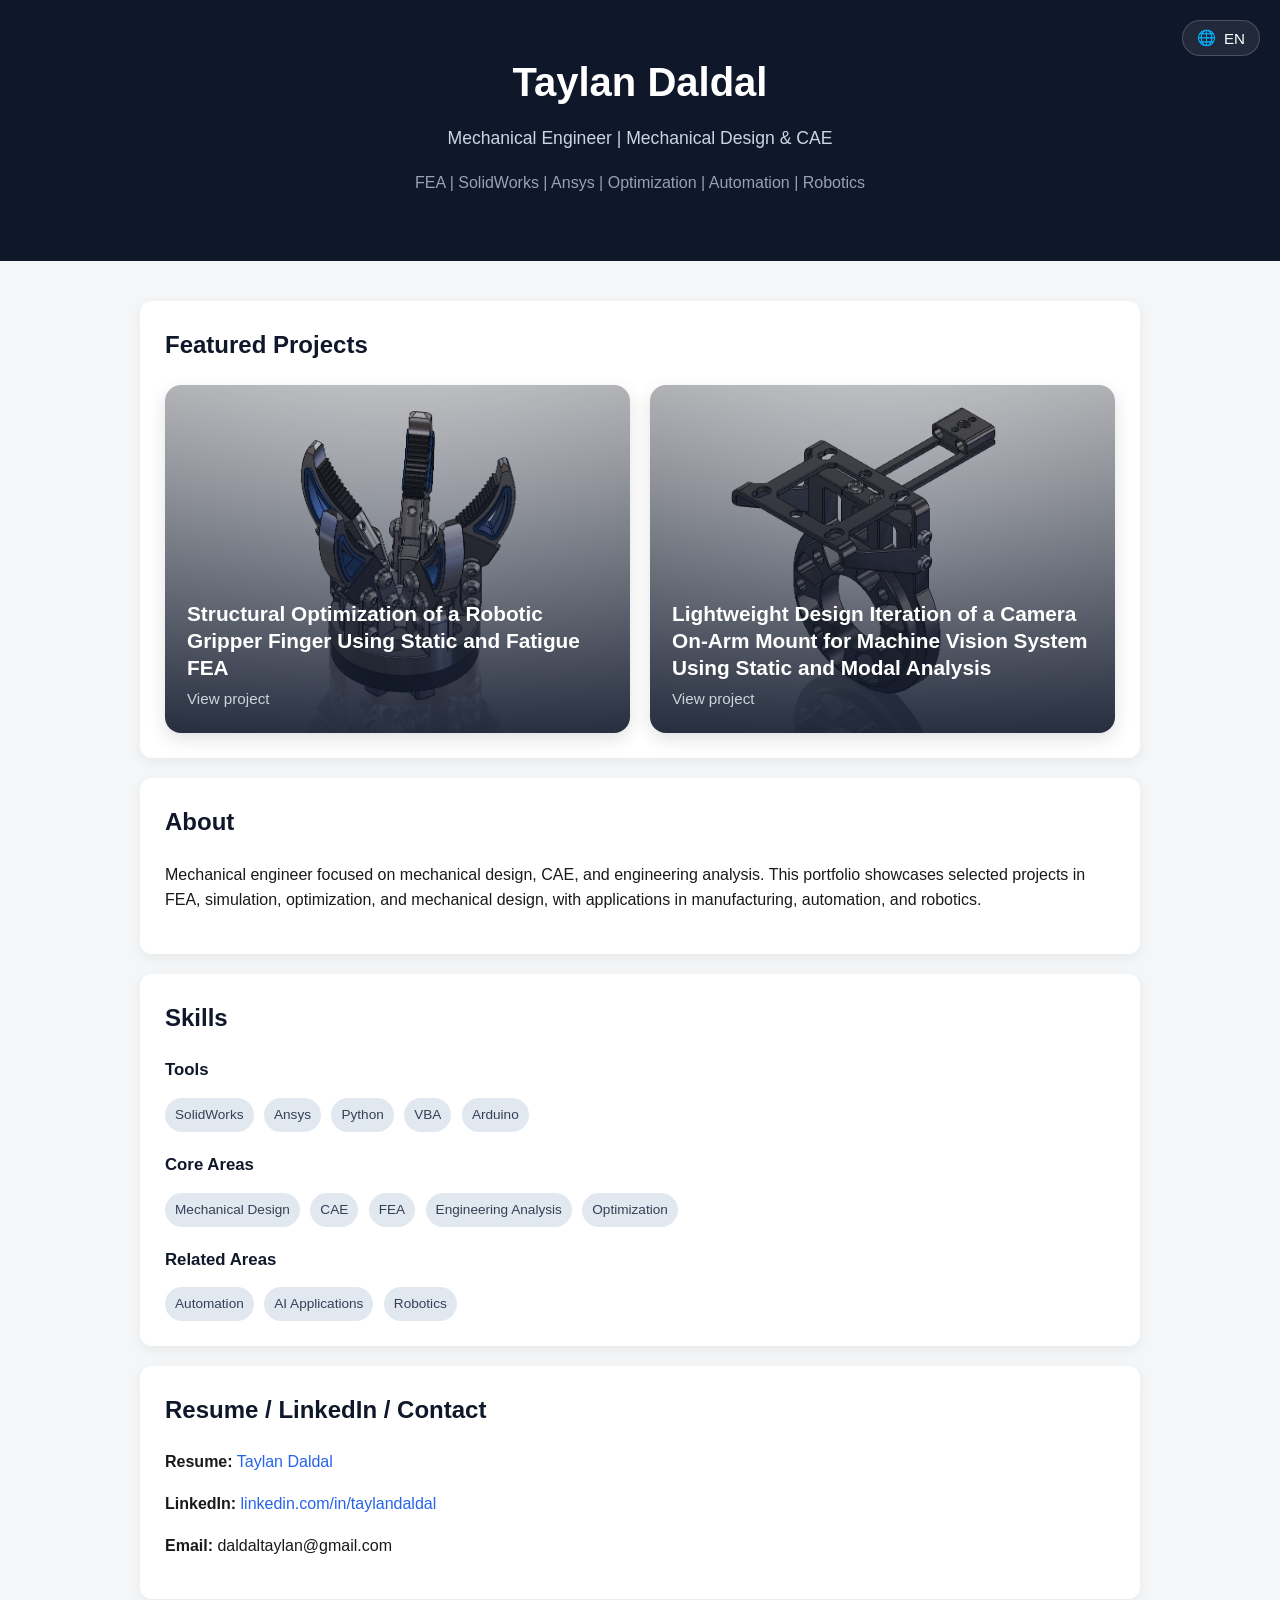
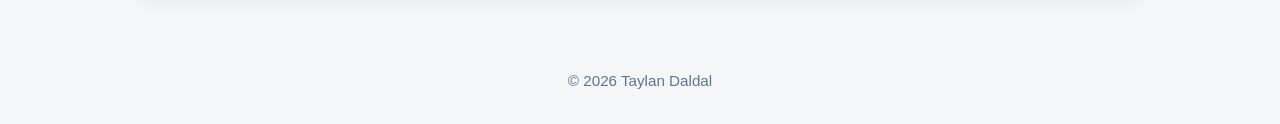
==== index.html @ 6dc1c67e "Update index.html" ====
<!DOCTYPE html>
<html lang="en">
<head>
  <meta charset="UTF-8" />
  <meta name="viewport" content="width=device-width, initial-scale=1.0" />
  <title>Taylan Daldal | CAE & Mechanical Design Portfolio</title>
  <link rel="stylesheet" href="style.css" />
</head>
<body data-page="index">
  <header>
    <div class="lang-switch">
      <button class="lang-btn" id="langBtn" type="button">
        🌐 <span id="currentLang">EN</span>
      </button>
      <div class="lang-menu" id="langMenu">
        <button class="lang-option" type="button" data-lang="en">English</button>
        <button class="lang-option" type="button" data-lang="de">Deutsch</button>
      </div>
    </div>

    <h1 data-i18n="heroTitle">Taylan Daldal</h1>
    <p data-i18n="heroRole">Mechanical Engineer | Mechanical Design & CAE</p>
    <p class="hero-sub" data-i18n="heroSub">FEA | SolidWorks | Ansys | Optimization | Automation | Robotics</p>
  </header>

  <div class="container">

    <div class="section">
      <h2 data-i18n="featuredTitle">Featured Projects</h2>

      <div class="project-cards">
        <a href="project1.html" class="project-card">
          <img src="project1/Final.PNG" alt="Project 1 hero image">
          <div class="project-card-overlay">
            <div>
              <h3 class="project-card-title" data-i18n="card1Title">Structural Optimization of a Robotic Gripper Finger Using Static and Fatigue FEA</h3>
              <p class="project-card-subtitle" data-i18n="card1Subtitle">View project</p>
            </div>
          </div>
        </a>

        <a href="project2.html" class="project-card">
          <img src="project2/final.PNG" alt="Project 2 hero image">
          <div class="project-card-overlay">
            <div>
              <h3 class="project-card-title" data-i18n="card2Title">Lightweight Design Iteration of a Camera On-Arm Mount for Machine Vision System Using Static and Modal Analysis</h3>
              <p class="project-card-subtitle" data-i18n="card2Subtitle">View project</p>
            </div>
          </div>
        </a>

        
      </div>
    </div>

    <div class="section">
      <h2 data-i18n="aboutTitle">About</h2>
      <p data-i18n="aboutText">
        Mechanical engineer focused on mechanical design, CAE, and engineering analysis.
        This portfolio showcases selected projects in FEA, simulation, optimization, and mechanical design, with applications in manufacturing, automation, and robotics.
      </p>
    </div>

    <div class="section">
      <h2 data-i18n="skillsTitle">Skills</h2>

      <div class="skills-group">
        <h3 data-i18n="toolsTitle">Tools</h3>
        <span class="tag">SolidWorks</span>
        <span class="tag">Ansys</span>
        <span class="tag">Python</span>
        <span class="tag">VBA</span>
        <span class="tag">Arduino</span>
      </div>

      <div class="skills-group">
        <h3 data-i18n="coreTitle">Core Areas</h3>
        <span class="tag">Mechanical Design</span>
        <span class="tag">CAE</span>
        <span class="tag">FEA</span>
        <span class="tag">Engineering Analysis</span>
        <span class="tag">Optimization</span>
      </div>

      <div class="skills-group">
        <h3 data-i18n="relatedTitle">Related Areas</h3>
        <span class="tag">Automation</span>
        <span class="tag">AI Applications</span>
        <span class="tag">Robotics</span>
      </div>
    </div>

    <div class="section">
      <h2 data-i18n="contactTitle">Resume / LinkedIn / Contact</h2>
      <p><strong>Resume:</strong> <a href="Taylan-Daldal-Resume.pdf" target="_blank">Taylan Daldal</a></p>
      <p><strong data-i18n="linkedinLabel">LinkedIn:</strong> <a href="https://www.linkedin.com/in/taylandaldal/" target="_blank">linkedin.com/in/taylandaldal</a></p>
      <p><strong data-i18n="emailLabel">Email:</strong> daldaltaylan@gmail.com</p>
    </div>

  </div>

  <footer>
    © 2026 Taylan Daldal
  </footer>

  <script src="script.js?v=5"></script>
</body>
</html>
---- style.css ----
html {
  scroll-behavior: smooth;
}

body {
  margin: 0;
  font-family: Arial, sans-serif;
  background: #f4f6f8;
  color: #1a1a1a;
  line-height: 1.6;
}

header {
  background: #0f172a;
  color: white;
  padding: 50px 20px;
  text-align: center;
  position: relative;
}

header h1 {
  margin: 0;
  font-size: 2.5rem;
}

header p {
  margin-top: 10px;
  font-size: 1.1rem;
  color: #cbd5e1;
}

.hero-sub {
  margin-top: 8px;
  font-size: 1rem;
  color: #94a3b8;
}

.lang-switch {
  position: absolute;
  top: 20px;
  right: 20px;
  z-index: 20;
}

.lang-btn {
  display: flex;
  align-items: center;
  gap: 8px;
  background: rgba(255,255,255,0.08);
  color: white;
  border: 1px solid rgba(255,255,255,0.18);
  border-radius: 999px;
  padding: 8px 14px;
  cursor: pointer;
  font-size: 0.95rem;
}

.lang-btn:hover {
  background: rgba(255,255,255,0.14);
}

.lang-menu {
  display: none;
  position: absolute;
  top: 44px;
  right: 0;
  min-width: 120px;
  background: white;
  border-radius: 12px;
  box-shadow: 0 8px 24px rgba(0,0,0,0.12);
  overflow: hidden;
}

.lang-menu.show {
  display: block;
}

.lang-option {
  display: block;
  width: 100%;
  background: white;
  border: none;
  padding: 10px 14px;
  text-align: left;
  cursor: pointer;
  font-size: 0.95rem;
  color: #0f172a;
}

.lang-option:hover {
  background: #f1f5f9;
}

.container {
  max-width: 1000px;
  margin: 40px auto;
  padding: 0 20px;
}

.section {
  background: white;
  padding: 25px;
  margin-bottom: 20px;
  border-radius: 12px;
  box-shadow: 0 4px 14px rgba(0,0,0,0.06);
}

h2 {
  margin-top: 0;
  color: #0f172a;
}

h3 {
  color: #0f172a;
}

h4 {
  margin-top: 16px;
  margin-bottom: 10px;
  color: #0f172a;
}

.project {
  border-top: 1px solid #e5e7eb;
  padding-top: 18px;
  margin-top: 18px;
}

.project:first-of-type {
  border-top: none;
  padding-top: 0;
  margin-top: 0;
}

.skills-group {
  margin-top: 20px;
}

.skills-group:first-of-type {
  margin-top: 0;
}

.skills-group h3 {
  margin-bottom: 10px;
  font-size: 1.05rem;
  color: #0f172a;
}

.project-top-row {
  display: grid;
  grid-template-columns: 1fr 1fr;
  gap: 16px;
  margin-top: 18px;
}

.project-top-row img,
.project-full-stack img,
.project-hero-image img {
  width: 100%;
  height: auto;
  display: block;
  border-radius: 12px;
}

.project-hero-image {
  margin-top: 16px;
}

.project-full-stack {
  margin-top: 16px;
}

.project-full-stack img + img {
  margin-top: 16px;
}

.tools-line {
  margin-top: 16px;
  margin-bottom: 12px;
}

.project-cards {
  display: grid;
  grid-template-columns: 1fr 1fr;
  gap: 20px;
  margin-top: 16px;
}

.project-card {
  position: relative;
  display: block;
  min-height: 320px;
  border-radius: 16px;
  overflow: hidden;
  text-decoration: none;
  box-shadow: 0 6px 18px rgba(0,0,0,0.12);
  transition: transform 0.25s ease, box-shadow 0.25s ease;
}

.project-card:hover {
  transform: translateY(-6px);
  box-shadow: 0 12px 28px rgba(0,0,0,0.18);
}

.project-card img {
  width: 100%;
  height: 100%;
  object-fit: cover;
  display: block;
}

.project-card-overlay {
  position: absolute;
  inset: 0;
  background: linear-gradient(to top, rgba(15,23,42,0.88), rgba(15,23,42,0.18));
  display: flex;
  align-items: flex-end;
  padding: 22px;
}

.project-card-title {
  margin: 0;
  font-size: 1.3rem;
  line-height: 1.3;
  color: white;
}

.project-card-subtitle {
  margin: 6px 0 0;
  font-size: 0.95rem;
  color: #cbd5e1;
}

.project-card-empty {
  background: #0f172a;
  min-height: 320px;
  display: flex;
  align-items: flex-end;
  padding: 22px;
  border-radius: 16px;
  text-decoration: none;
  box-shadow: 0 6px 18px rgba(0,0,0,0.12);
  transition: transform 0.25s ease, box-shadow 0.25s ease;
}

.project-card-empty:hover {
  transform: translateY(-6px);
  box-shadow: 0 12px 28px rgba(0,0,0,0.18);
}

.project-card-empty .project-card-title,
.project-card-empty .project-card-subtitle {
  color: white;
}

.back-link {
  display: inline-block;
  margin-bottom: 16px;
  font-size: 0.95rem;
}

a {
  color: #2563eb;
  text-decoration: none;
}

a:hover {
  text-decoration: underline;
}

.tag {
  display: inline-block;
  background: #e2e8f0;
  color: #334155;
  padding: 6px 10px;
  border-radius: 999px;
  font-size: 0.85rem;
  margin: 4px 6px 0 0;
}

footer {
  text-align: center;
  padding: 30px 20px;
  color: #64748b;
  font-size: 0.95rem;
}

@media (max-width: 768px) {
  .project-top-row,
  .project-cards {
    grid-template-columns: 1fr;
  }

  .lang-switch {
    top: 14px;
    right: 14px;
  }

  .lang-btn {
    padding: 7px 12px;
    font-size: 0.9rem;
  }
}
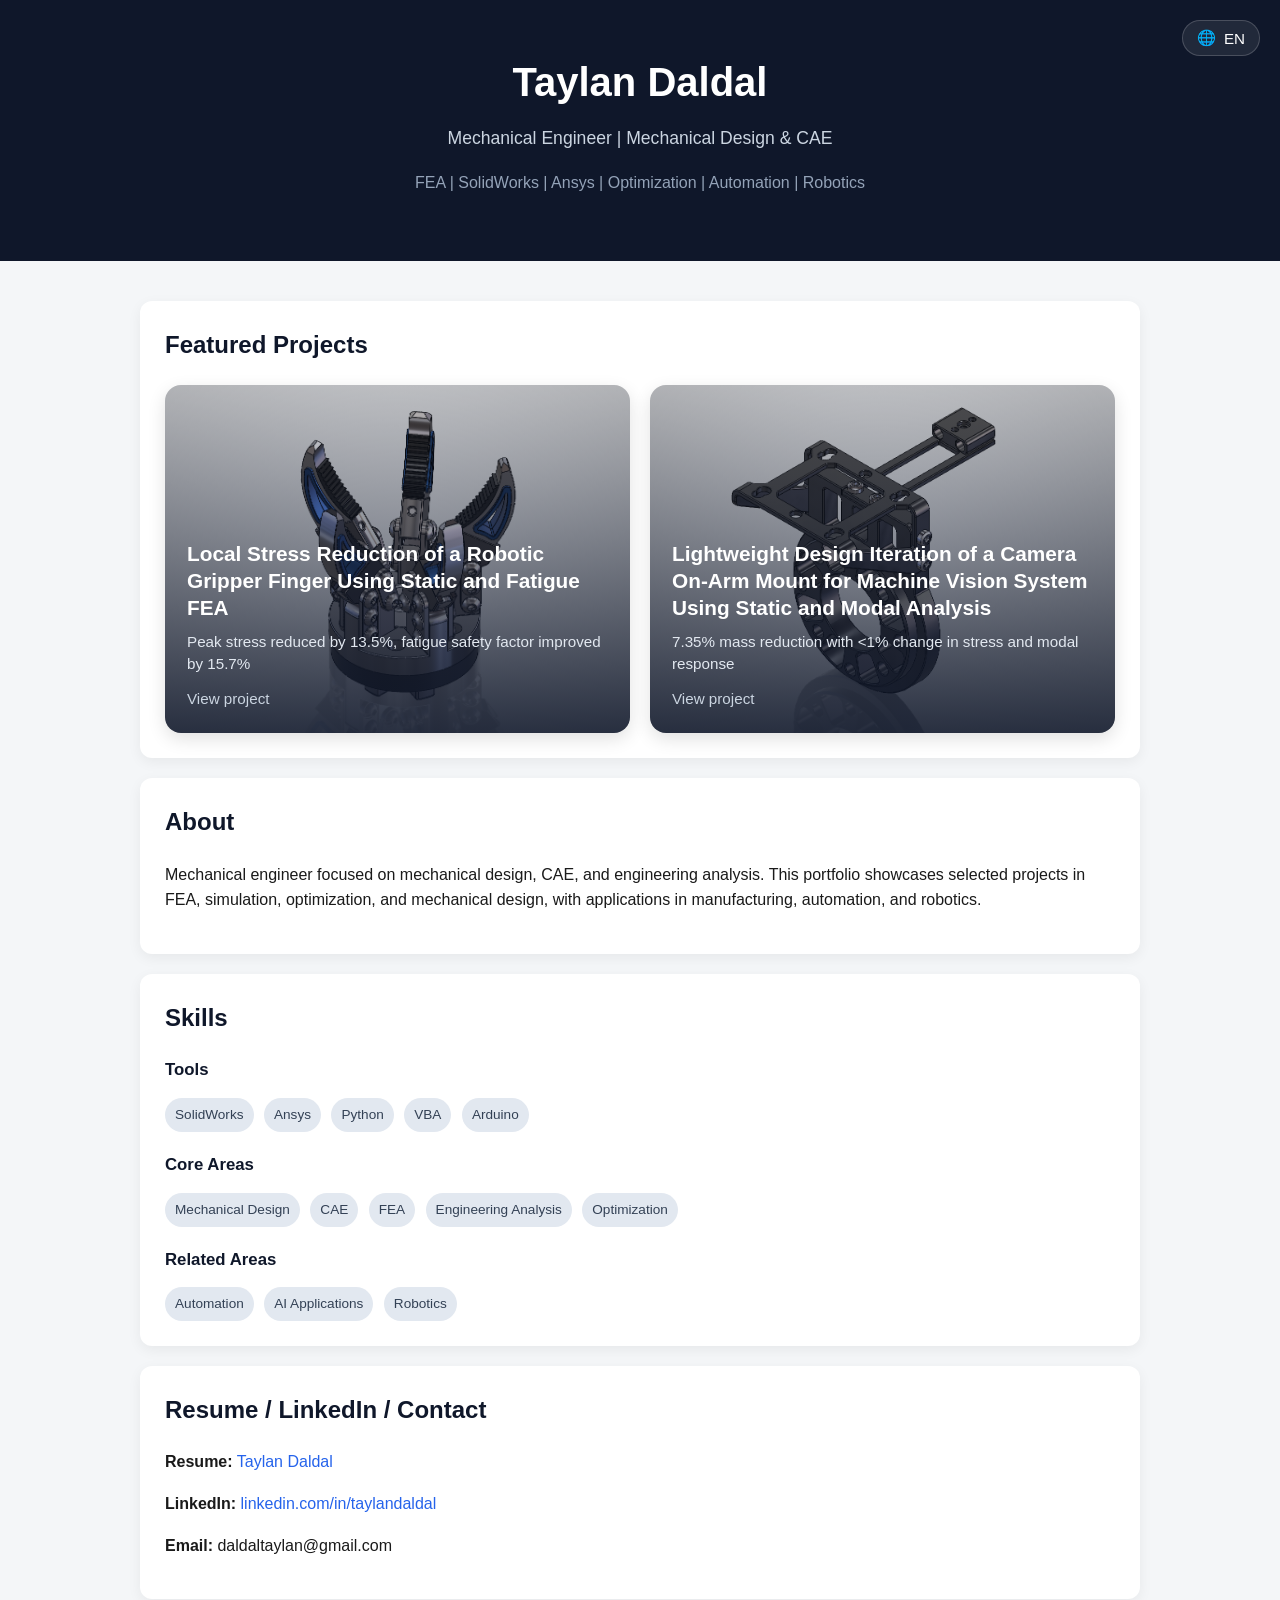
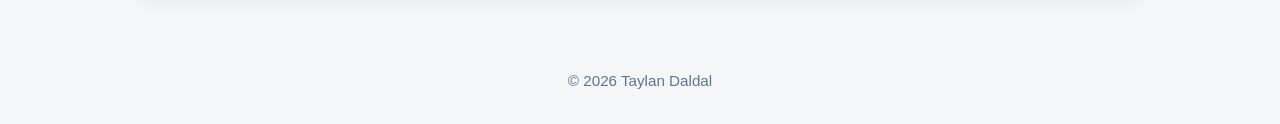
==== commit 2d10d142: "Update index.html" ====
--- a/index.html
+++ b/index.html
@@ -33,8 +33,15 @@
           <img src="project1/Final.PNG" alt="Project 1 hero image">
           <div class="project-card-overlay">
             <div>
-              <h3 class="project-card-title" data-i18n="card1Title">Structural Optimization of a Robotic Gripper Finger Using Static and Fatigue FEA</h3>
-              <p class="project-card-subtitle" data-i18n="card1Subtitle">View project</p>
+              <h3 class="project-card-title" data-i18n="card1Title">Local Stress Reduction of a Robotic Gripper Finger Using Static and Fatigue FEA</h3>
+              <p
+                class="project-card-subtitle"
+                data-i18n="card1Metric"
+                style="margin-top:10px; color:#e2e8f0; line-height:1.45;"
+              >
+                Peak stress reduced by 13.5%, fatigue safety factor improved by 15.7%
+              </p>
+              <p class="project-card-subtitle" data-i18n="card1Subtitle" style="margin-top:12px;">View project</p>
             </div>
           </div>
         </a>
@@ -44,12 +51,17 @@
           <div class="project-card-overlay">
             <div>
               <h3 class="project-card-title" data-i18n="card2Title">Lightweight Design Iteration of a Camera On-Arm Mount for Machine Vision System Using Static and Modal Analysis</h3>
-              <p class="project-card-subtitle" data-i18n="card2Subtitle">View project</p>
+              <p
+                class="project-card-subtitle"
+                data-i18n="card2Metric"
+                style="margin-top:10px; color:#e2e8f0; line-height:1.45;"
+              >
+                7.35% mass reduction with &lt;1% change in stress and modal response
+              </p>
+              <p class="project-card-subtitle" data-i18n="card2Subtitle" style="margin-top:12px;">View project</p>
             </div>
           </div>
         </a>
-
-        
       </div>
     </div>
 
@@ -103,6 +115,6 @@
     © 2026 Taylan Daldal
   </footer>
 
-  <script src="script.js?v=5"></script>
+  <script src="script.js?v=11"></script>
 </body>
 </html>
--- a/style.css
+++ b/style.css
@@ -278,6 +278,17 @@
   margin: 4px 6px 0 0;
 }
 
+.table-scroll {
+  width: 100%;
+  overflow-x: auto;
+  -webkit-overflow-scrolling: touch;
+  margin-top: 8px;
+}
+
+.table-scroll table {
+  min-width: 1100px;
+}
+
 footer {
   text-align: center;
   padding: 30px 20px;
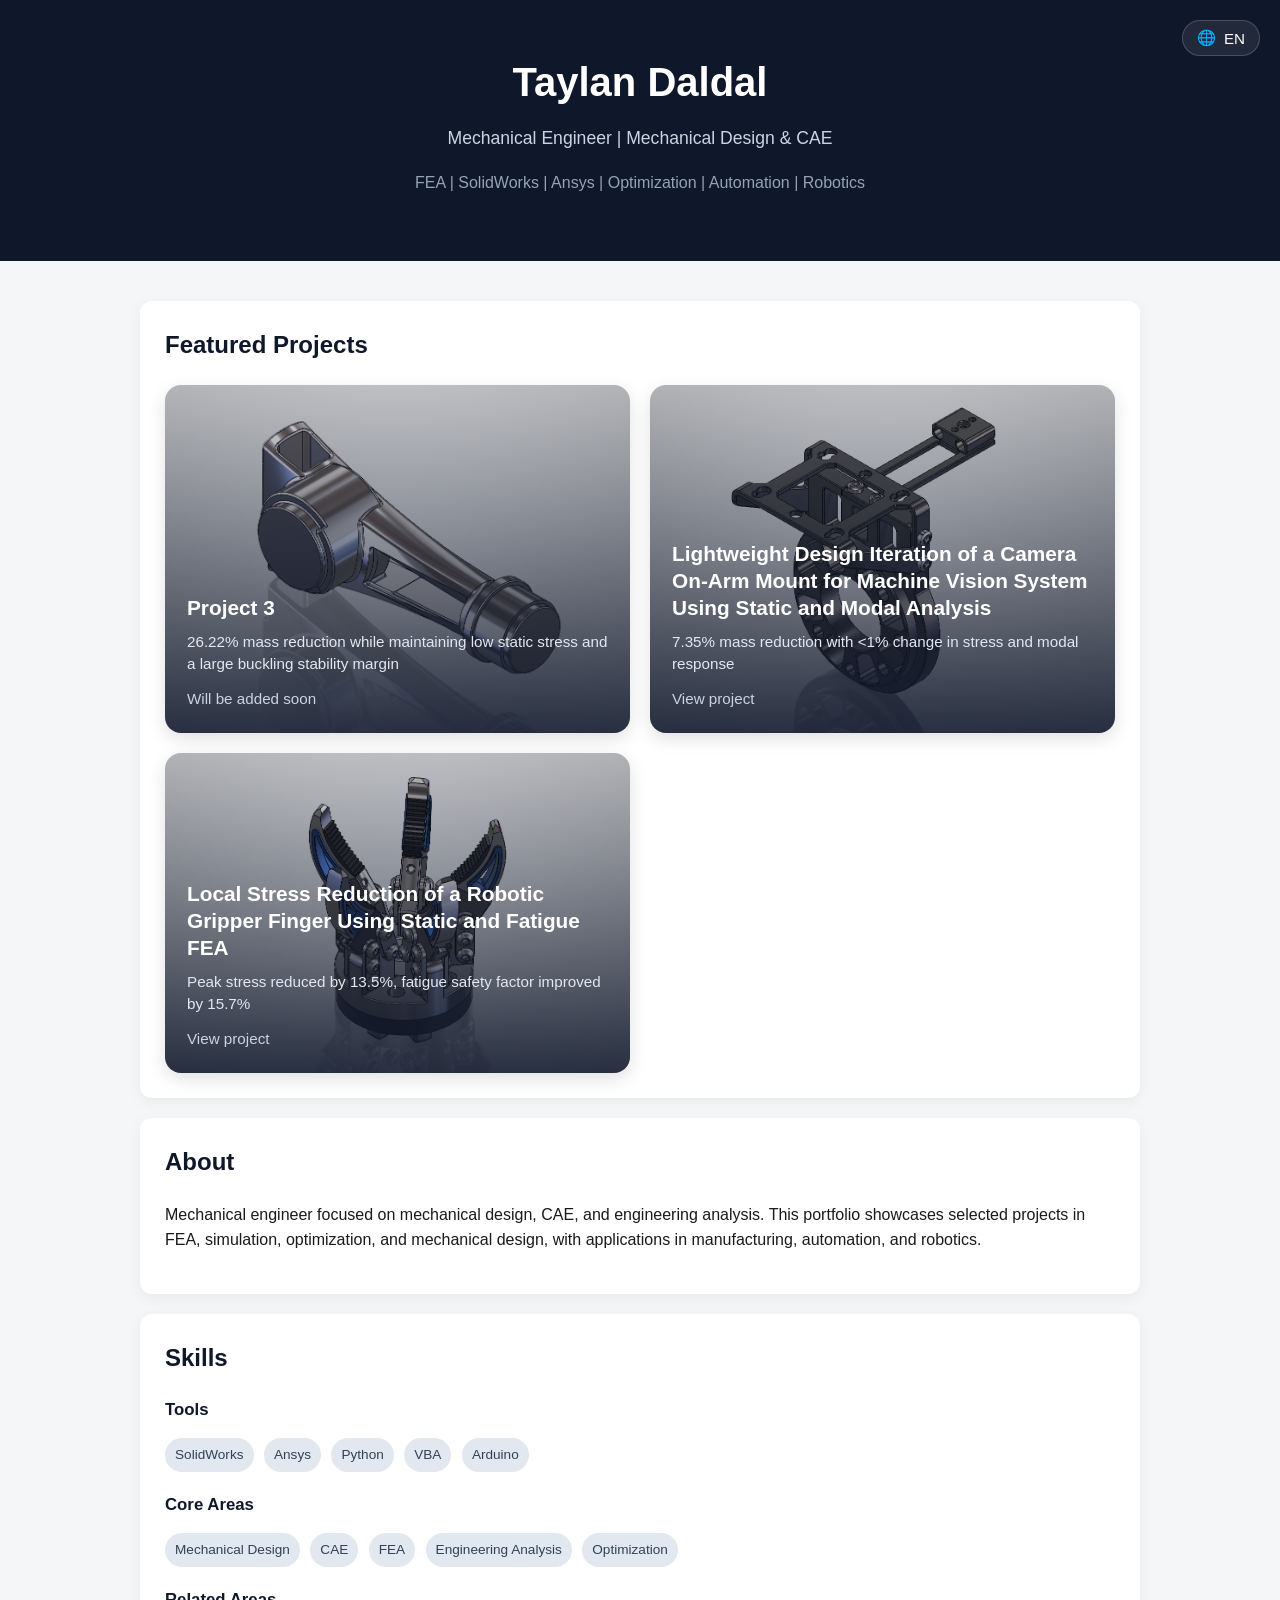
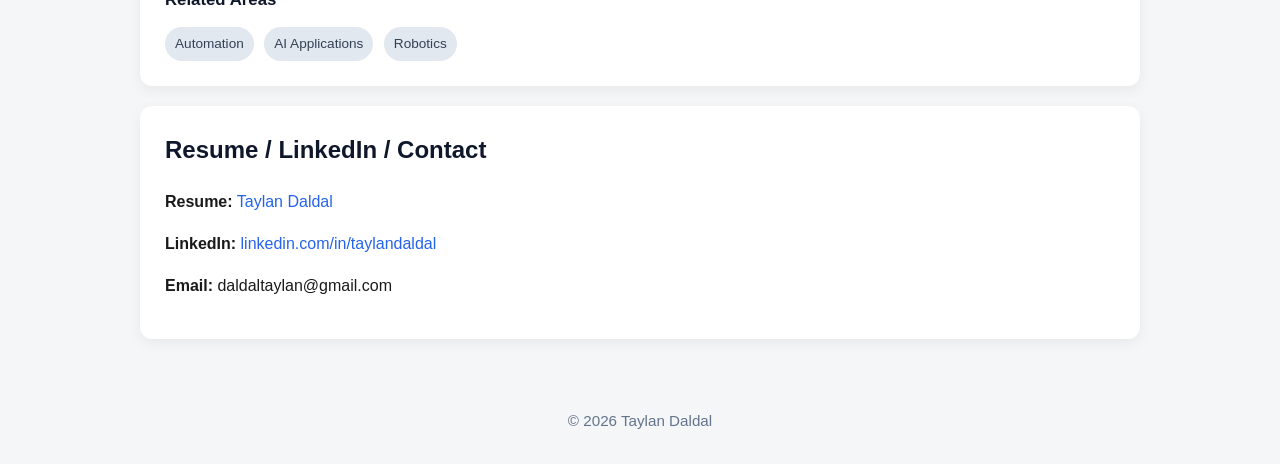
==== commit fcda941d: "Update index.html" ====
--- a/index.html
+++ b/index.html
@@ -29,19 +29,20 @@
       <h2 data-i18n="featuredTitle">Featured Projects</h2>
 
       <div class="project-cards">
-        <a href="project1.html" class="project-card">
-          <img src="project1/Final.PNG" alt="Project 1 hero image">
+
+        <a href="project3.html" class="project-card">
+          <img src="project3/v2main.PNG" alt="Project 3 hero image">
           <div class="project-card-overlay">
             <div>
-              <h3 class="project-card-title" data-i18n="card1Title">Local Stress Reduction of a Robotic Gripper Finger Using Static and Fatigue FEA</h3>
+              <h3 class="project-card-title" data-i18n="card3Title">Topology-Based Lightweight Redesign of a Robotic Arm Link Using Static and Buckling FEA</h3>
               <p
                 class="project-card-subtitle"
-                data-i18n="card1Metric"
+                data-i18n="card3Metric"
                 style="margin-top:10px; color:#e2e8f0; line-height:1.45;"
               >
-                Peak stress reduced by 13.5%, fatigue safety factor improved by 15.7%
+                26.22% mass reduction while maintaining low static stress and a large buckling stability margin
               </p>
-              <p class="project-card-subtitle" data-i18n="card1Subtitle" style="margin-top:12px;">View project</p>
+              <p class="project-card-subtitle" data-i18n="card3Subtitle" style="margin-top:12px;">View project</p>
             </div>
           </div>
         </a>
@@ -62,6 +63,24 @@
             </div>
           </div>
         </a>
+
+        <a href="project1.html" class="project-card">
+          <img src="project1/Final.PNG" alt="Project 1 hero image">
+          <div class="project-card-overlay">
+            <div>
+              <h3 class="project-card-title" data-i18n="card1Title">Local Stress Reduction of a Robotic Gripper Finger Using Static and Fatigue FEA</h3>
+              <p
+                class="project-card-subtitle"
+                data-i18n="card1Metric"
+                style="margin-top:10px; color:#e2e8f0; line-height:1.45;"
+              >
+                Peak stress reduced by 13.5%, fatigue safety factor improved by 15.7%
+              </p>
+              <p class="project-card-subtitle" data-i18n="card1Subtitle" style="margin-top:12px;">View project</p>
+            </div>
+          </div>
+        </a>
+
       </div>
     </div>
 
@@ -104,7 +123,7 @@
 
     <div class="section">
       <h2 data-i18n="contactTitle">Resume / LinkedIn / Contact</h2>
-      <p><strong>Resume:</strong> <a href="Taylan-Daldal-Resume.pdf" target="_blank">Taylan Daldal</a></p>
+      <p><strong data-i18n="resumeLabel">Resume:</strong> <a href="Taylan-Daldal-Resume.pdf" target="_blank">Taylan Daldal</a></p>
       <p><strong data-i18n="linkedinLabel">LinkedIn:</strong> <a href="https://www.linkedin.com/in/taylandaldal/" target="_blank">linkedin.com/in/taylandaldal</a></p>
       <p><strong data-i18n="emailLabel">Email:</strong> daldaltaylan@gmail.com</p>
     </div>
@@ -115,6 +134,6 @@
     © 2026 Taylan Daldal
   </footer>
 
-  <script src="script.js?v=11"></script>
+  <script src="script.js?v=12"></script>
 </body>
 </html>
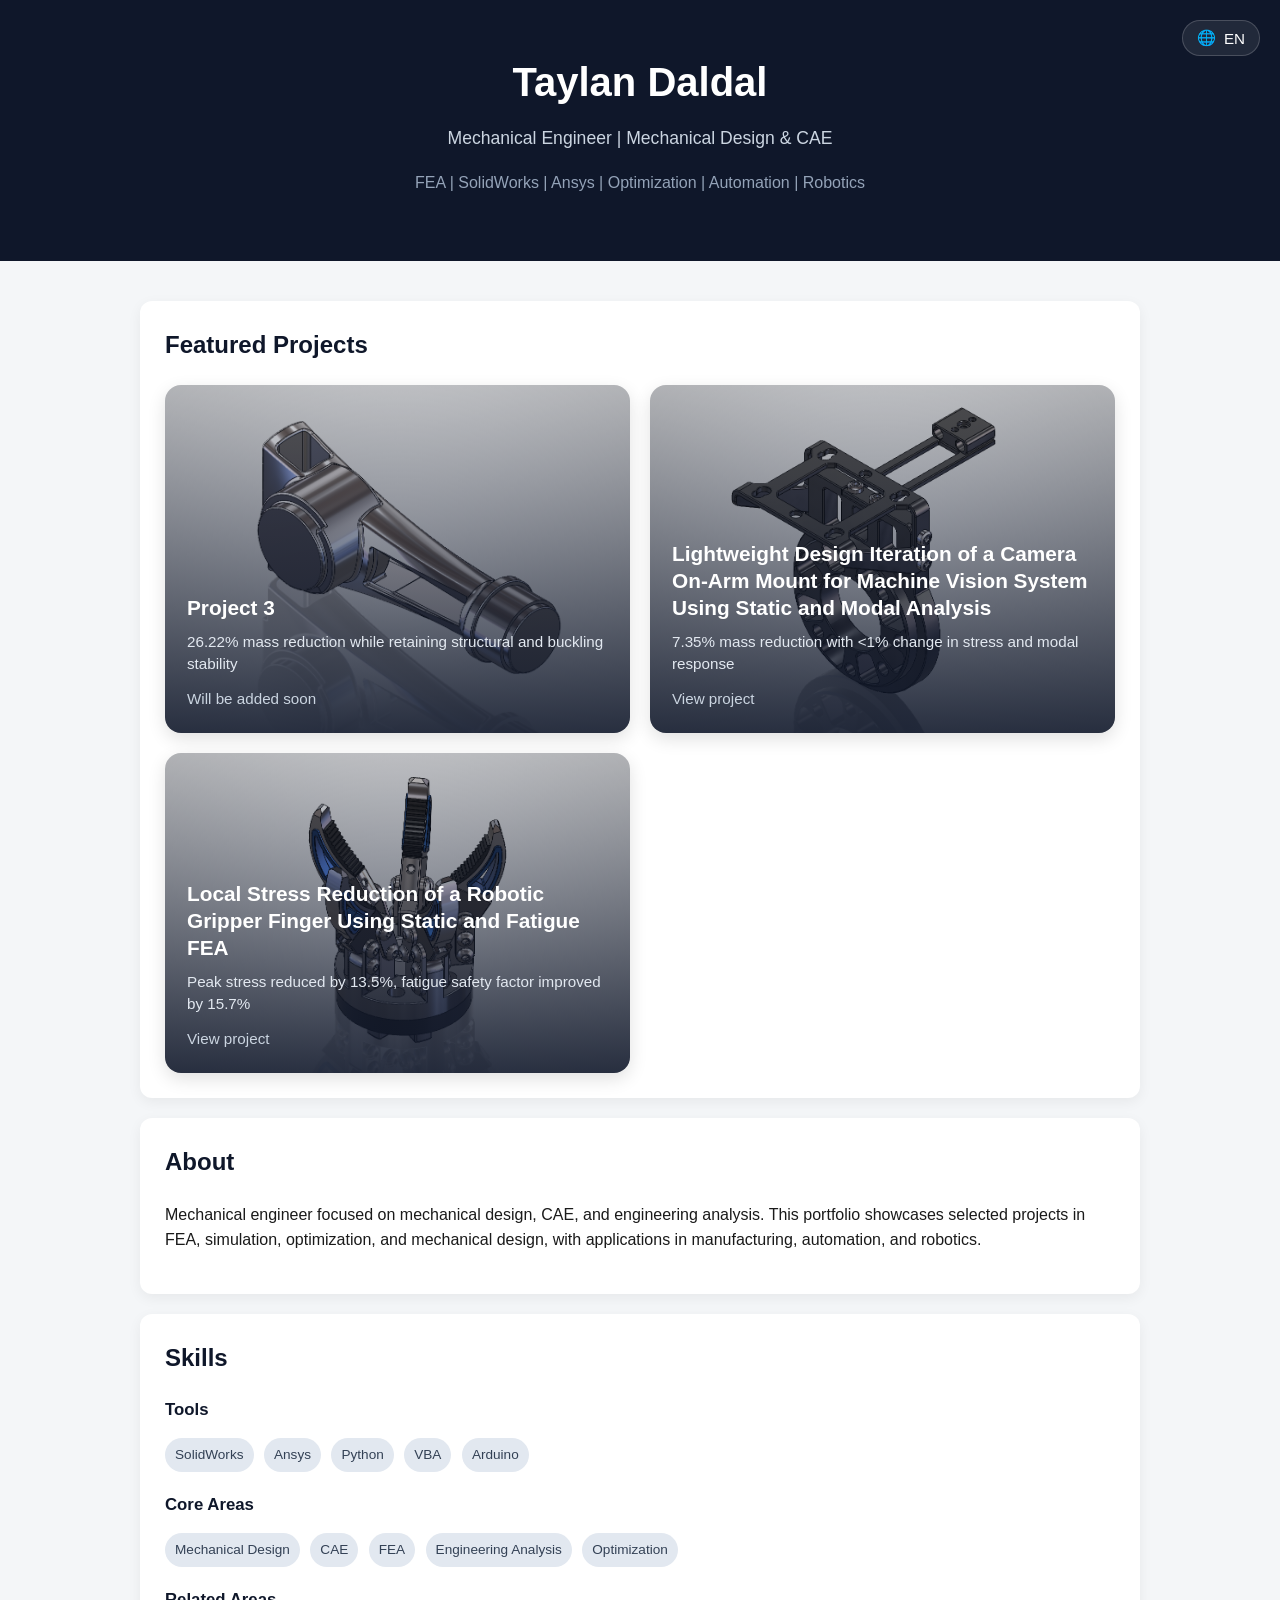
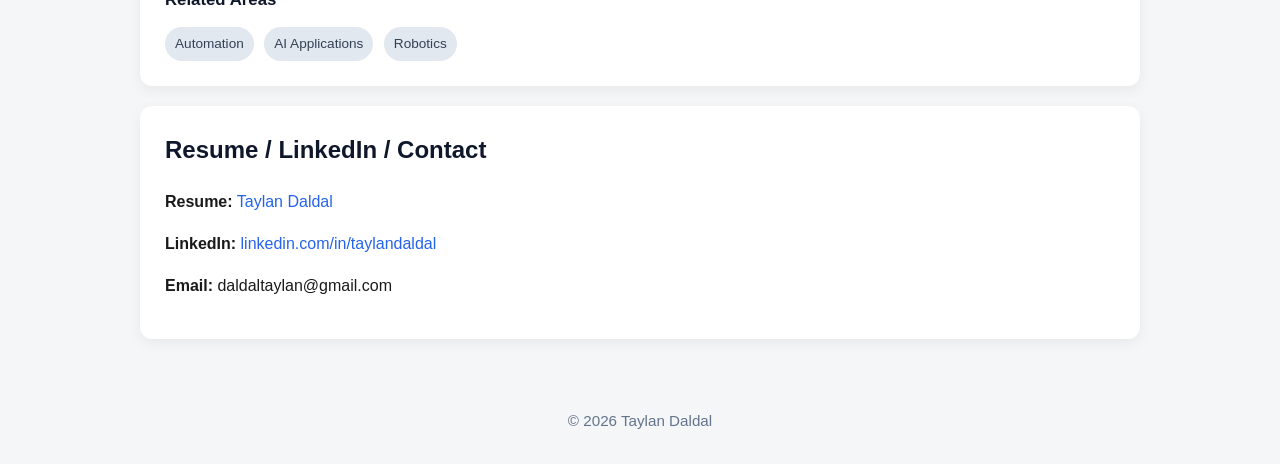
==== commit eaaf4134: "Update index.html" ====
--- a/index.html
+++ b/index.html
@@ -40,7 +40,7 @@
                 data-i18n="card3Metric"
                 style="margin-top:10px; color:#e2e8f0; line-height:1.45;"
               >
-                26.22% mass reduction while maintaining low static stress and a large buckling stability margin
+                26.22% mass reduction while retaining structural and buckling stability
               </p>
               <p class="project-card-subtitle" data-i18n="card3Subtitle" style="margin-top:12px;">View project</p>
             </div>
@@ -134,6 +134,6 @@
     © 2026 Taylan Daldal
   </footer>
 
-  <script src="script.js?v=12"></script>
+  <script src="script.js?v=13"></script>
 </body>
 </html>
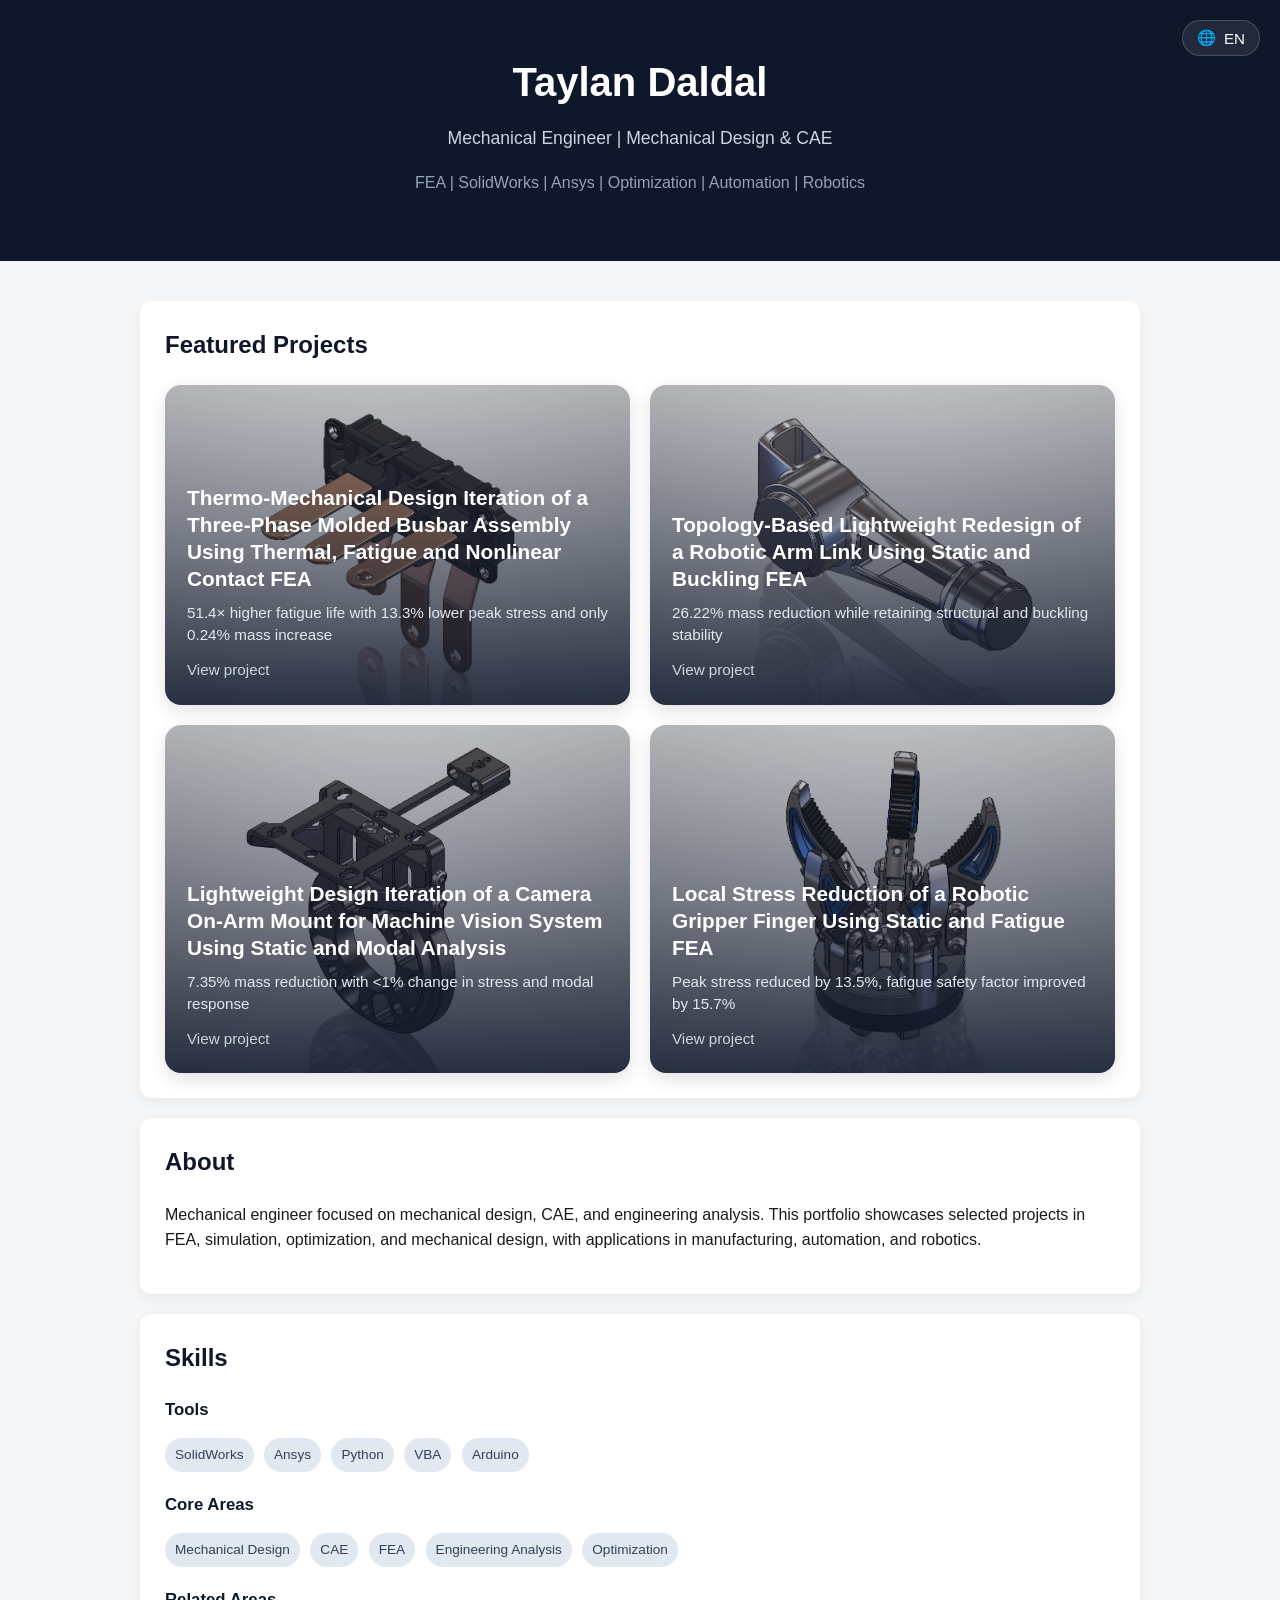
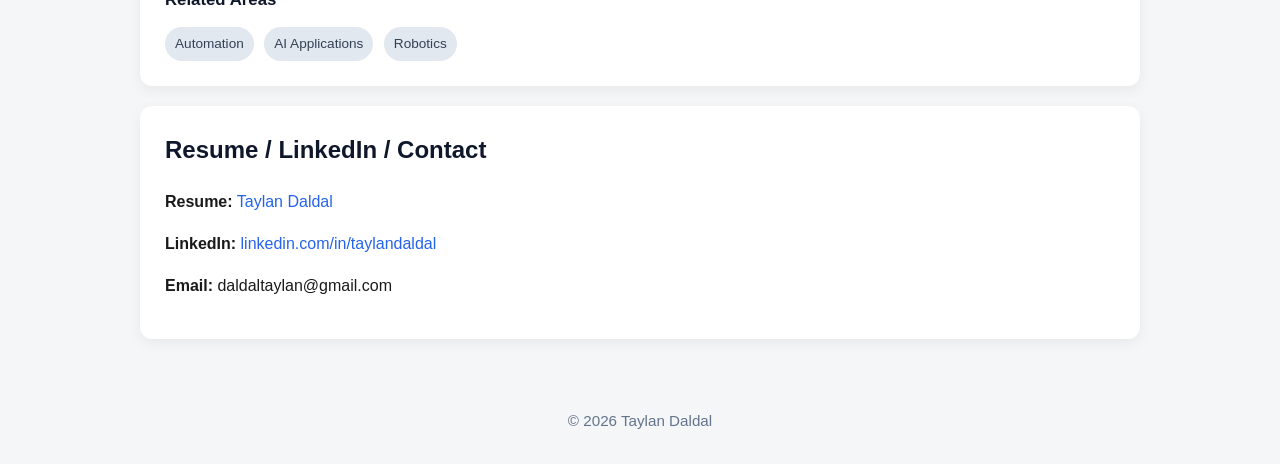
==== commit e6dc6f67: "Update index.html" ====
--- a/index.html
+++ b/index.html
@@ -29,6 +29,23 @@
       <h2 data-i18n="featuredTitle">Featured Projects</h2>
 
       <div class="project-cards">
+
+        <a href="project4.html" class="project-card">
+          <img src="project4/v2main.PNG" alt="Project 4 final busbar design">
+          <div class="project-card-overlay">
+            <div>
+              <h3 class="project-card-title" data-i18n="card4Title">Thermo-Mechanical Design Iteration of a Three-Phase Molded Busbar Assembly Using Thermal, Fatigue and Nonlinear Contact FEA</h3>
+              <p
+                class="project-card-subtitle"
+                data-i18n="card4Metric"
+                style="margin-top:10px; color:#e2e8f0; line-height:1.45;"
+              >
+                51.4× higher fatigue life with 13.3% lower peak stress and only 0.24% mass increase
+              </p>
+              <p class="project-card-subtitle" data-i18n="card4Subtitle" style="margin-top:12px;">View project</p>
+            </div>
+          </div>
+        </a>
 
         <a href="project3.html" class="project-card">
           <img src="project3/v2main.PNG" alt="Project 3 hero image">
@@ -134,6 +151,6 @@
     © 2026 Taylan Daldal
   </footer>
 
-  <script src="script.js?v=13"></script>
+  <script src="script.js?v=14"></script>
 </body>
 </html>
--- a/style.css
+++ b/style.css
@@ -153,7 +153,15 @@
   margin-top: 18px;
 }
 
+.project-three-row {
+  display: grid;
+  grid-template-columns: repeat(3, 1fr);
+  gap: 16px;
+  margin-top: 18px;
+}
+
 .project-top-row img,
+.project-three-row img,
 .project-full-stack img,
 .project-hero-image img {
   width: 100%;
@@ -172,6 +180,13 @@
 
 .project-full-stack img + img {
   margin-top: 16px;
+}
+
+.comparison-label {
+  text-align: center;
+  margin-top: 8px;
+  margin-bottom: 8px;
+  font-size: 0.95rem;
 }
 
 .tools-line {
@@ -289,6 +304,80 @@
   min-width: 1100px;
 }
 
+.table-scroll-auto {
+  width: 100%;
+  overflow-x: auto;
+  -webkit-overflow-scrolling: touch;
+  margin-top: 8px;
+}
+
+.table-scroll-auto table {
+  width: 100%;
+  min-width: 760px;
+  border-collapse: collapse;
+}
+
+.table-scroll-auto th,
+.table-scroll-auto td {
+  text-align: left;
+  padding: 10px;
+  border-bottom: 1px solid #e5e7eb;
+  vertical-align: top;
+}
+
+.table-scroll-auto th {
+  border-bottom-color: #d1d5db;
+}
+
+body[data-page="project4"] .section img {
+  cursor: zoom-in;
+}
+
+.image-lightbox {
+  position: fixed;
+  inset: 0;
+  z-index: 9999;
+  display: none;
+  align-items: center;
+  justify-content: center;
+  padding: 28px;
+  background: rgba(2, 6, 23, 0.92);
+  box-sizing: border-box;
+}
+
+.image-lightbox.show {
+  display: flex;
+}
+
+.image-lightbox img {
+  max-width: 94vw;
+  max-height: 90vh;
+  width: auto;
+  height: auto;
+  object-fit: contain;
+  border-radius: 10px;
+  box-shadow: 0 20px 60px rgba(0,0,0,0.45);
+  cursor: zoom-out;
+}
+
+.image-lightbox-close {
+  position: fixed;
+  top: 18px;
+  right: 24px;
+  z-index: 10000;
+  border: none;
+  background: transparent;
+  color: white;
+  font-size: 2.4rem;
+  line-height: 1;
+  cursor: pointer;
+  padding: 4px 10px;
+}
+
+.image-lightbox-close:hover {
+  opacity: 0.8;
+}
+
 footer {
   text-align: center;
   padding: 30px 20px;
@@ -298,6 +387,7 @@
 
 @media (max-width: 768px) {
   .project-top-row,
+  .project-three-row,
   .project-cards {
     grid-template-columns: 1fr;
   }
@@ -311,4 +401,13 @@
     padding: 7px 12px;
     font-size: 0.9rem;
   }
-}
+
+  .image-lightbox {
+    padding: 16px;
+  }
+
+  .image-lightbox-close {
+    top: 10px;
+    right: 12px;
+  }
+}
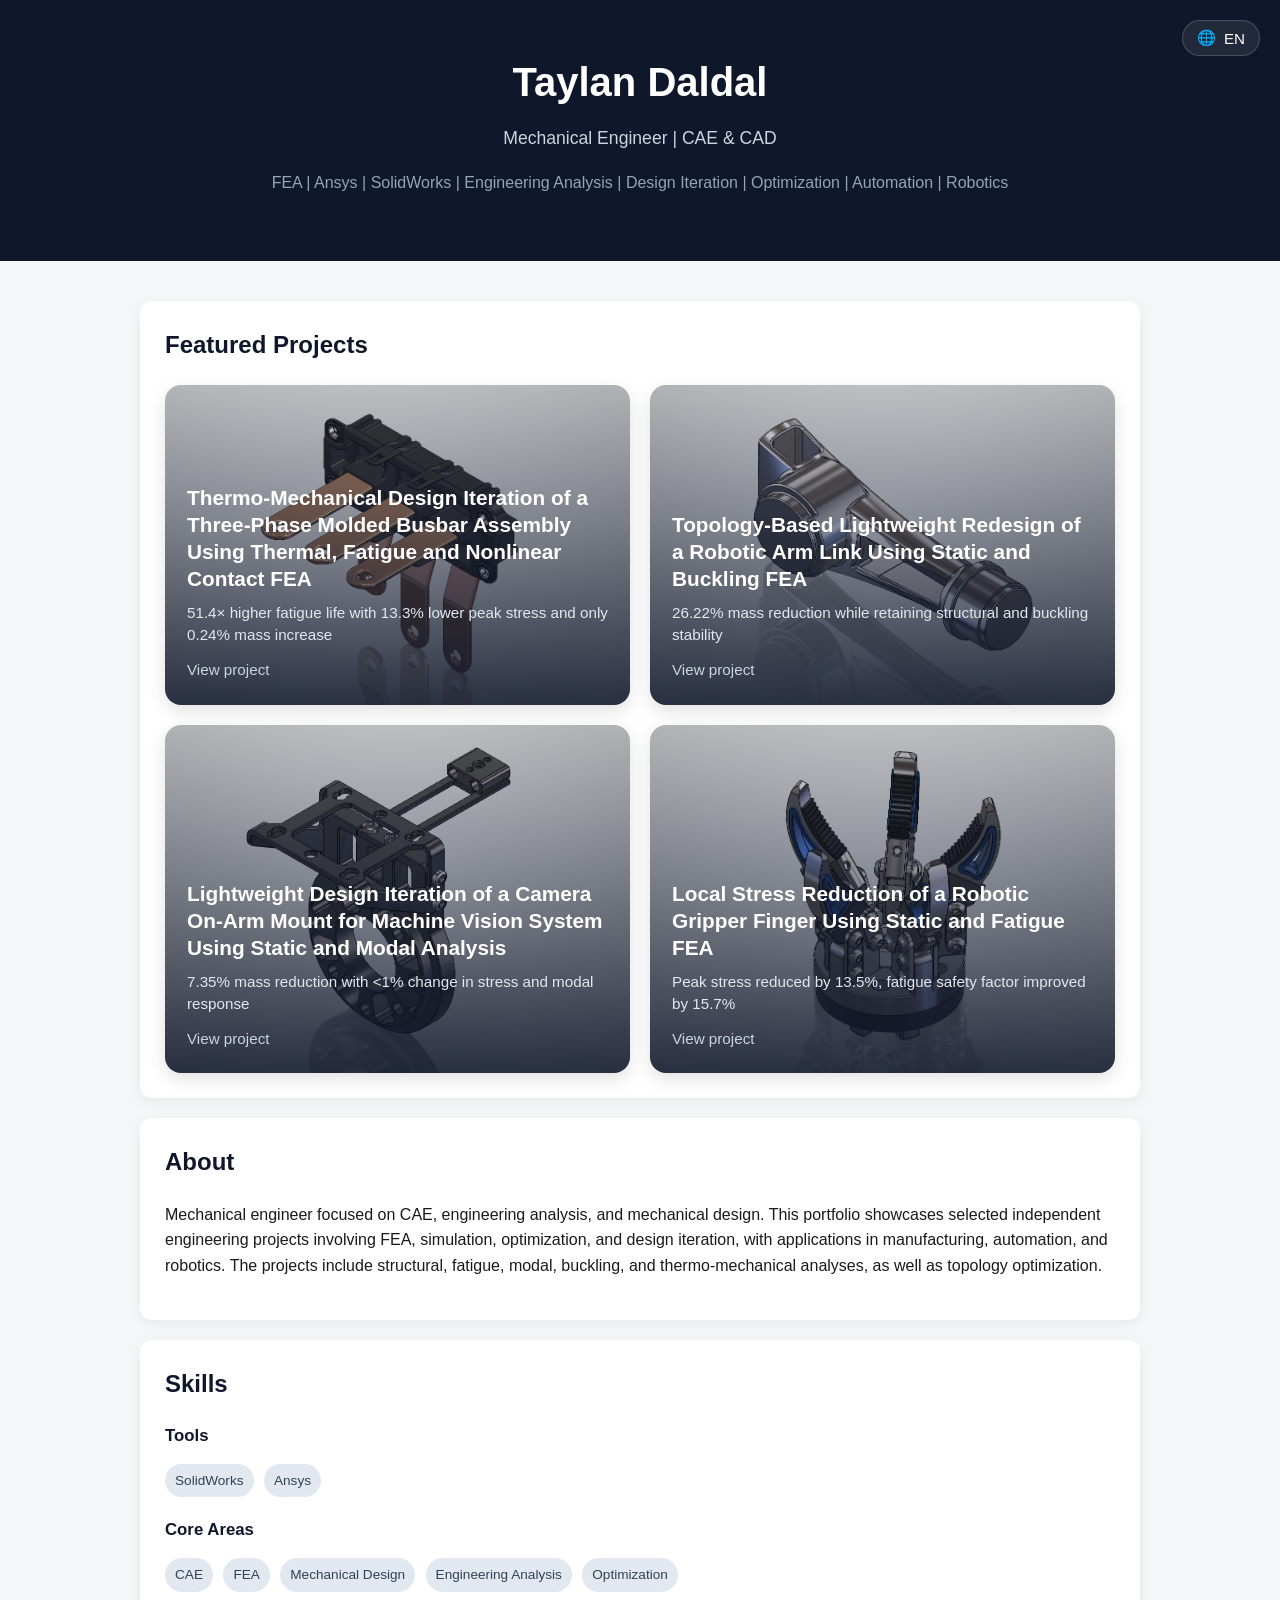
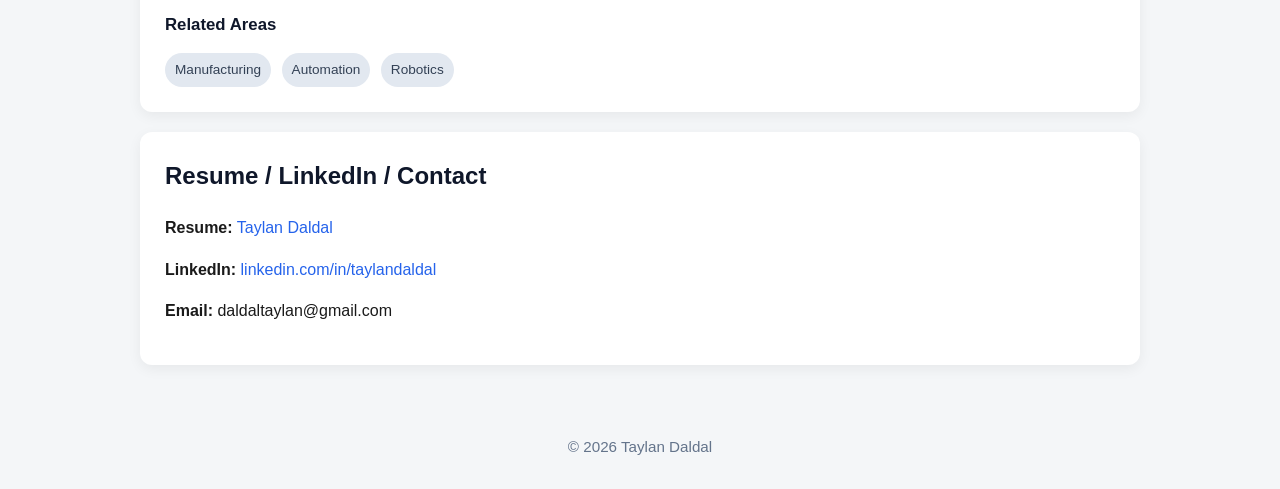
==== commit dc392e77: "Add files via upload" ====
--- a/index.html
+++ b/index.html
@@ -4,7 +4,7 @@
   <meta charset="UTF-8" />
   <meta name="viewport" content="width=device-width, initial-scale=1.0" />
   <title>Taylan Daldal | CAE & Mechanical Design Portfolio</title>
-  <link rel="stylesheet" href="style.css" />
+  <link rel="stylesheet" href="style.css?v=28" />
 </head>
 <body data-page="index">
   <header>
@@ -18,9 +18,11 @@
       </div>
     </div>
 
-    <h1 data-i18n="heroTitle">Taylan Daldal</h1>
-    <p data-i18n="heroRole">Mechanical Engineer | Mechanical Design & CAE</p>
-    <p class="hero-sub" data-i18n="heroSub">FEA | SolidWorks | Ansys | Optimization | Automation | Robotics</p>
+    <a href="index.html" class="site-home-link" aria-label="Back to homepage">
+      <h1 data-i18n="heroTitle">Taylan Daldal</h1>
+      <p data-i18n="heroRole">Mechanical Engineer | CAE & CAD</p>
+      <p class="hero-sub" data-i18n="heroSub">FEA | Ansys | SolidWorks | Engineering Analysis | Design Iteration | Optimization | Automation | Robotics</p>
+    </a>
   </header>
 
   <div class="container">
@@ -104,37 +106,34 @@
     <div class="section">
       <h2 data-i18n="aboutTitle">About</h2>
       <p data-i18n="aboutText">
-        Mechanical engineer focused on mechanical design, CAE, and engineering analysis.
-        This portfolio showcases selected projects in FEA, simulation, optimization, and mechanical design, with applications in manufacturing, automation, and robotics.
+        Mechanical engineer focused on CAE, engineering analysis, and mechanical design. This portfolio showcases selected independent engineering projects involving FEA, simulation, optimization, and design iteration, with applications in manufacturing, automation, and robotics. The projects include structural, fatigue, modal, buckling, and thermo-mechanical analyses, as well as topology optimization.
       </p>
     </div>
 
     <div class="section">
       <h2 data-i18n="skillsTitle">Skills</h2>
 
+      
       <div class="skills-group">
         <h3 data-i18n="toolsTitle">Tools</h3>
-        <span class="tag">SolidWorks</span>
-        <span class="tag">Ansys</span>
-        <span class="tag">Python</span>
-        <span class="tag">VBA</span>
-        <span class="tag">Arduino</span>
+        <span class="tag" data-i18n="skillSolidWorks">SolidWorks</span>
+        <span class="tag" data-i18n="skillAnsys">Ansys</span>
       </div>
 
       <div class="skills-group">
         <h3 data-i18n="coreTitle">Core Areas</h3>
-        <span class="tag">Mechanical Design</span>
-        <span class="tag">CAE</span>
-        <span class="tag">FEA</span>
-        <span class="tag">Engineering Analysis</span>
-        <span class="tag">Optimization</span>
+        <span class="tag" data-i18n="skillCAE">CAE</span>
+        <span class="tag" data-i18n="skillFEA">FEA</span>
+        <span class="tag" data-i18n="skillMechanicalDesign">Mechanical Design</span>
+        <span class="tag" data-i18n="skillEngineeringAnalysis">Engineering Analysis</span>
+        <span class="tag" data-i18n="skillOptimization">Optimization</span>
       </div>
 
       <div class="skills-group">
         <h3 data-i18n="relatedTitle">Related Areas</h3>
-        <span class="tag">Automation</span>
-        <span class="tag">AI Applications</span>
-        <span class="tag">Robotics</span>
+        <span class="tag" data-i18n="skillManufacturing">Manufacturing</span>
+        <span class="tag" data-i18n="skillAutomation">Automation</span>
+        <span class="tag" data-i18n="skillRobotics">Robotics</span>
       </div>
     </div>
 
@@ -151,6 +150,6 @@
     © 2026 Taylan Daldal
   </footer>
 
-  <script src="script.js?v=14"></script>
+  <script src="script.js?v=28"></script>
 </body>
 </html>
--- a/style.css
+++ b/style.css
@@ -27,6 +27,23 @@
   margin-top: 10px;
   font-size: 1.1rem;
   color: #cbd5e1;
+}
+
+.site-home-link {
+  display: inline-block;
+  color: inherit;
+  text-decoration: none;
+  cursor: pointer;
+}
+
+.site-home-link:hover {
+  text-decoration: none;
+}
+
+.site-home-link:focus-visible {
+  outline: 2px solid rgba(255,255,255,0.75);
+  outline-offset: 8px;
+  border-radius: 8px;
 }
 
 .hero-sub {
@@ -163,7 +180,8 @@
 .project-top-row img,
 .project-three-row img,
 .project-full-stack img,
-.project-hero-image img {
+.project-hero-image img,
+.comparison-pair img {
   width: 100%;
   height: auto;
   display: block;
@@ -187,6 +205,23 @@
   margin-top: 8px;
   margin-bottom: 8px;
   font-size: 0.95rem;
+}
+
+.comparison-heading-row,
+.comparison-pair {
+  display: grid;
+  grid-template-columns: 1fr 1fr;
+  gap: 16px;
+  width: min(88%, 860px);
+  margin: 18px auto 0;
+}
+
+.mobile-only {
+  display: none;
+}
+
+.desktop-only {
+  display: grid;
 }
 
 .tools-line {
@@ -269,9 +304,78 @@
 }
 
 .back-link {
+  font-size: 0.9rem;
+}
+
+.project-nav {
+  display: grid;
+  grid-template-columns: 1fr auto 1fr;
+  align-items: center;
+  gap: 12px;
+  margin-bottom: 22px;
+}
+
+.project-nav-link {
+  display: inline-flex;
+  align-items: center;
+  justify-content: center;
+  width: fit-content;
+  min-height: 38px;
+  padding: 7px 14px;
+  box-sizing: border-box;
+  border: 1px solid #e2e8f0;
+  border-radius: 999px;
+  background: #ffffff;
+  color: #0f172a;
+  font-weight: 500;
+  line-height: 1.2;
+  letter-spacing: -0.01em;
+  text-decoration: none;
+  box-shadow: 0 1px 2px rgba(15, 23, 42, 0.04);
+  transition: background-color 0.18s ease, border-color 0.18s ease, color 0.18s ease, box-shadow 0.18s ease, transform 0.18s ease;
+}
+
+.project-nav-link:hover {
+  background: #f8fafc;
+  border-color: #cbd5e1;
+  color: #0f172a;
+  text-decoration: none;
+  transform: translateY(-1px);
+  box-shadow: 0 4px 12px rgba(15, 23, 42, 0.07);
+}
+
+.project-nav-link:focus-visible {
+  outline: 2px solid #2563eb;
+  outline-offset: 3px;
+}
+
+.project-nav .nav-left {
+  justify-self: start;
+}
+
+.project-nav .nav-center {
+  justify-self: center;
+  background: #0f172a;
+  border-color: #0f172a;
+  color: #ffffff;
+  box-shadow: 0 2px 8px rgba(15, 23, 42, 0.12);
+}
+
+.project-nav .nav-center:hover {
+  background: #1e293b;
+  border-color: #1e293b;
+  color: #ffffff;
+}
+
+.project-nav .nav-right {
+  justify-self: end;
+}
+
+.project-nav-disabled {
   display: inline-block;
-  margin-bottom: 16px;
   font-size: 0.95rem;
+  color: #94a3b8;
+  cursor: default;
 }
 
 a {
@@ -329,6 +433,9 @@
   border-bottom-color: #d1d5db;
 }
 
+body[data-page="project1"] .section img,
+body[data-page="project2"] .section img,
+body[data-page="project3"] .section img,
 body[data-page="project4"] .section img {
   cursor: zoom-in;
 }
@@ -388,8 +495,21 @@
 @media (max-width: 768px) {
   .project-top-row,
   .project-three-row,
-  .project-cards {
+  .project-cards,
+  .comparison-pair {
     grid-template-columns: 1fr;
+  }
+
+  .comparison-heading-row {
+    display: none;
+  }
+
+  .mobile-only {
+    display: block;
+  }
+
+  .desktop-only {
+    display: none;
   }
 
   .lang-switch {
@@ -402,6 +522,19 @@
     font-size: 0.9rem;
   }
 
+  .project-nav {
+    grid-template-columns: 1fr;
+    gap: 10px;
+  }
+
+  .project-nav-link,
+  .project-nav .nav-left,
+  .project-nav .nav-center,
+  .project-nav .nav-right {
+    width: 100%;
+    justify-self: stretch;
+  }
+
   .image-lightbox {
     padding: 16px;
   }
